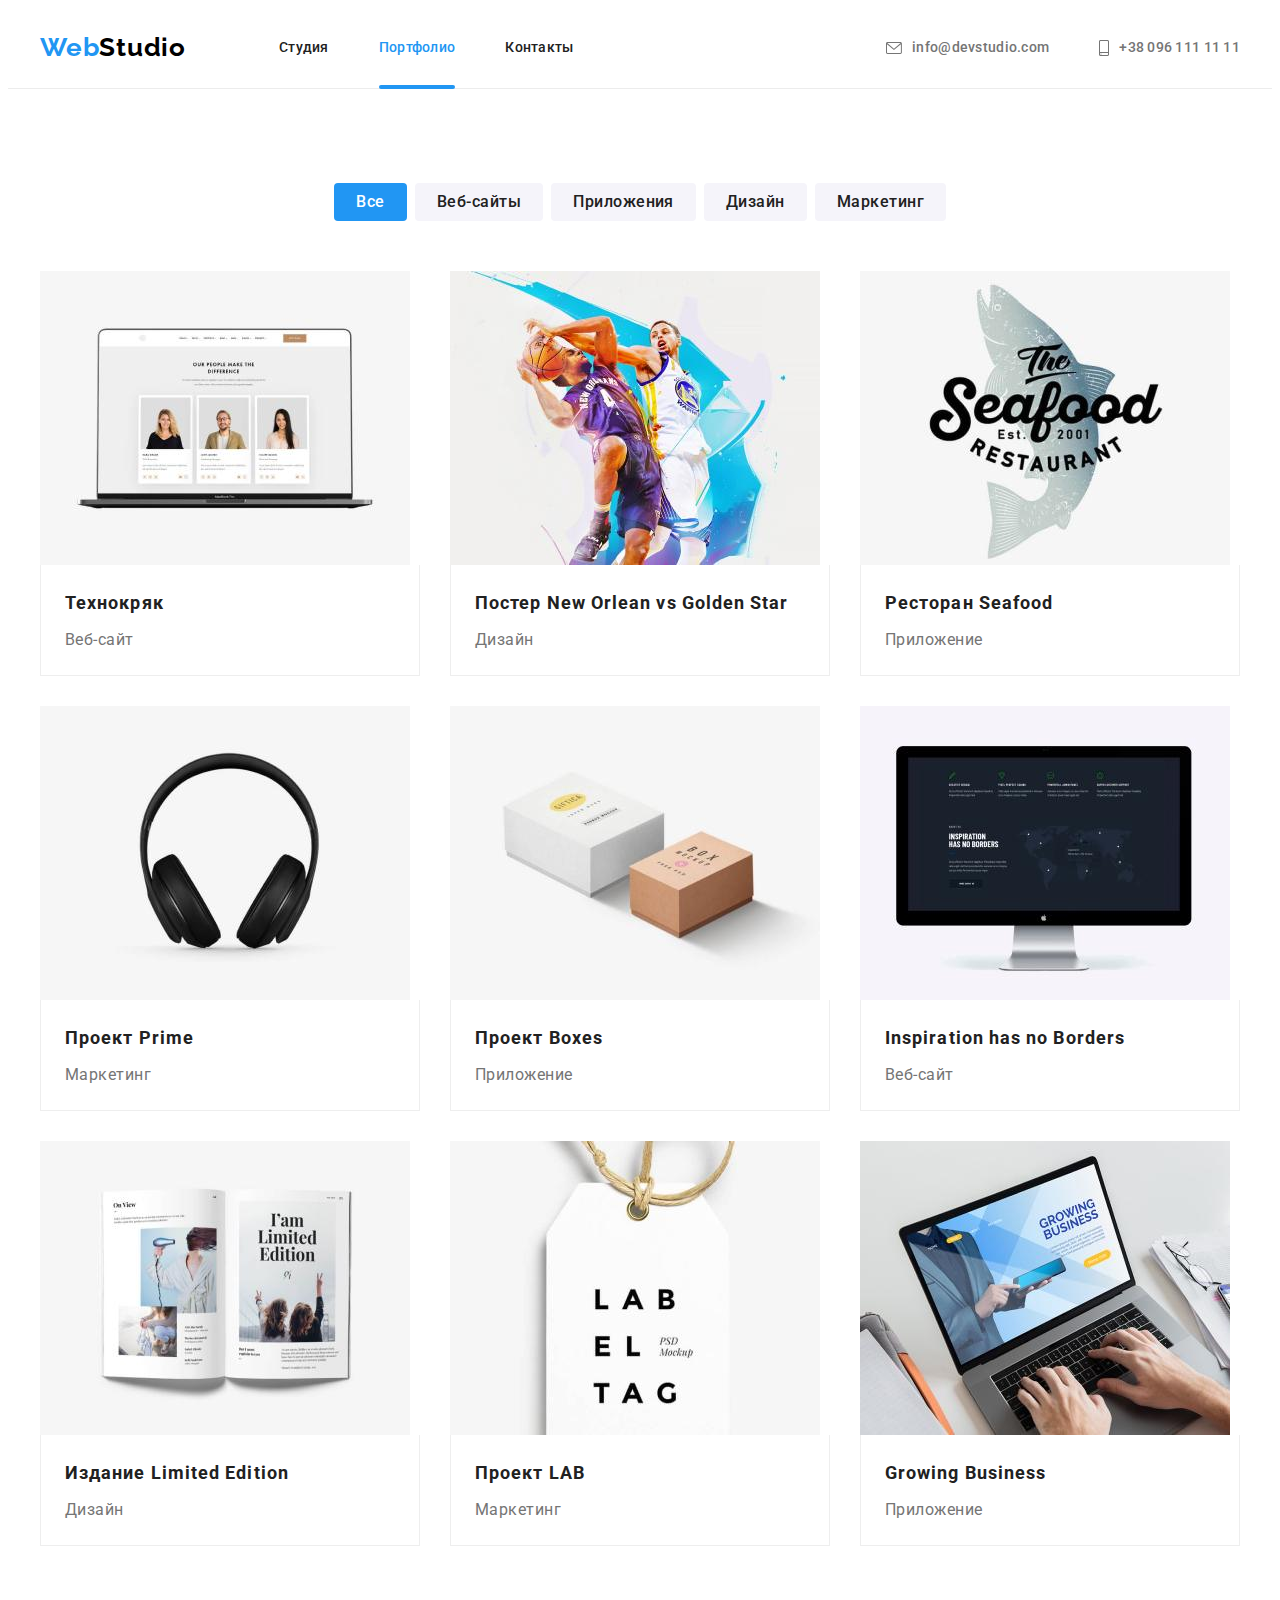
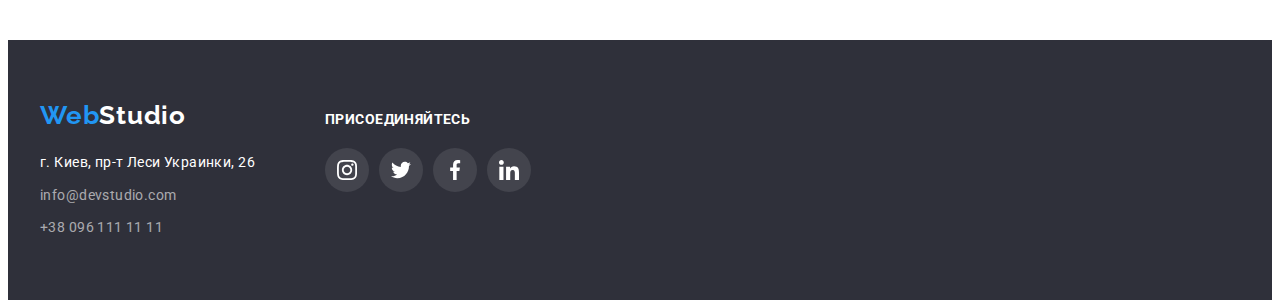
==== portfolio.html @ 462d527a "add files" ====
<!DOCTYPE html>
<html lang="ru">

<head>
    <meta charset="UTF-8">
    <meta http-equiv="X-UA-Compatible" content="IE=edge">
    <meta name="viewport" content="width=device-width, initial-scale=1.0">
    <title>Портфолио</title>
    <link rel="stylesheet" href="https://cdnjs.cloudflare.com/ajax/libs/modern-normalize/1.1.0/modern-normalize.min.css"
        integrity="sha512-wpPYUAdjBVSE4KJnH1VR1HeZfpl1ub8YT/NKx4PuQ5NmX2tKuGu6U/JRp5y+Y8XG2tV+wKQpNHVUX03MfMFn9Q=="
        crossorigin="anonymous" referrerpolicy="no-referrer" />
    <link rel="preconnect" href="https://fonts.googleapis.com">
    <link rel="preconnect" href="https://fonts.gstatic.com" crossorigin>
    <link
        href="https://fonts.googleapis.com/css2?family=Raleway:wght@700&family=Roboto:wght@400;500;700;900&display=swap"
        rel="stylesheet">
        <link rel="stylesheet" href="https://cdnjs.cloudflare.com/ajax/libs/modern-normalize/1.1.0/modern-normalize.min.css"
            integrity="sha512-wpPYUAdjBVSE4KJnH1VR1HeZfpl1ub8YT/NKx4PuQ5NmX2tKuGu6U/JRp5y+Y8XG2tV+wKQpNHVUX03MfMFn9Q=="
            crossorigin="anonymous" referrerpolicy="no-referrer" />
    <link rel="stylesheet" href="./css/styles.css">
</head>

<body>

    <header class="header">
        <div class="container main-nav">
            <nav class="nav">
                <a class="logo logo-header link" href="./index.html" lang="en"><span
                        class="logo-first-part">Web</span>Studio</a>
                <ul class=" site-nav-list list">
                    <li class="site-nav-list-item">
                        <a class=" site-nav-link  link" href="./index.html">Студия</a>
                    </li>
                    <li class="site-nav-list-item">
                        <a class="site-nav-link current link" href=" ./portfolio.html">Портфолио</a>
                    </li>
                    <li class="site-nav-list-item">
                        <a class="site-nav-link link" href="">Контакты</a>
                    </li>
                </ul>
            </nav>
    
            <ul class=" header-contacts list">
                <li class="header-contacts-item"><a class="header-contacts-link link"
                        href="mailto:info@devstudio.com"> 
                        <svg class="icon-envelope" width="16" height="12">
                            <use href="./images/sprite.svg#icon-envelope"></use>
                        </svg>info@devstudio.com</a></li>
                <li class="header-contacts-item"><a class="header-contacts-link link" href="tel:+380961111111">
                    <svg class="icon-smartphone" width="10" height="16">
                        <use href="./images/sprite.svg#icon-smartphone"></use>
                    </svg>+38 096 111 11 11</a></li>
            </ul>
    
        </div>
    </header>


    <main>
        <section class="our-projects section">
            <div class="container">
                <h1 class="visually-hidden">Наши проекты</h1>
                <ul class="filter-btn-list list">
                    <li class="filter-btn-item">
                        <button class="filter-btn active-btn btn" type="button">Все</button>
                    </li>
                    <li class="filter-btn-item">
                        <button class="filter-btn btn" type="button">Веб-сайты</button>
                    </li>
                    <li class="filter-btn-item">
                        <button class="filter-btn btn" type="button">Приложения</button>
                    </li>
                    <li class="filter-btn-item">
                        <button class="filter-btn btn" type="button">Дизайн</button>
                    </li>
                    <li class="filter-btn-item">
                        <button class="filter-btn btn" type="button">Маркетинг</button>
                    </li>
                </ul>
            
                <ul class="our-projects-list list">
                    <li class="our-projects-item">
                        <a class="our-projects-link link" href="" target="_blank" >
                        <div class="our-projects-wrap">
                            <img src="./images/project-img-1.jpg" alt="ноутбук" width="370" height="294">
                            <p class="our-projects-pictures-text">Технокряк это современная площадка распространения коронавируса. Компании используют эту платформу для цифрового
                            шпионажа и атак на защищённые сервера конкурентов.</p>
                        </div>
                        <div class="our-projects-description" >
                            <h2 class="our-projects-title">Технокряк</h2>
                        <p class="our-projects-filter">Веб-сайт</p>
                    </div> 
                    </a>
                    </li>
                    <li class="our-projects-item">
                        <a class="our-projects-link link" href="" target="_blank" >
                        <div class="our-projects-wrap">
                            <img src="./images/project-img-2.jpg" alt="баскетболисты" width="370" height="294">
                            <p class="our-projects-pictures-text">Технокряк это современная площадка распространения коронавируса. Компании
                                используют эту платформу для цифрового
                                шпионажа и атак на защищённые сервера конкурентов.</p>
                        </div>
                        <div class="our-projects-description" >
                            <h2 class="our-projects-title">Постер <span lang="en">New Orlean vs Golden Star</span> </h2>
                        <p class="our-projects-filter">Дизайн</p>
                    </div> 
                    </a>
                    </li>
                    <li class="our-projects-item">
                        <a class="our-projects-link link" href="" target="_blank" >
                        <div class="our-projects-wrap">
                            <img src="./images/project-img-3.jpg" alt="логотип ресторана" width="370" height="294">
                            <p class="our-projects-pictures-text">Технокряк это современная площадка распространения коронавируса. Компании
                                используют эту платформу для цифрового
                                шпионажа и атак на защищённые сервера конкурентов.</p>
                        </div>
                        <div class="our-projects-description" >
                            <h2 class="our-projects-title"> Ресторан <span lang="en">Seafood</span> </h2>
                        <p class="our-projects-filter">Приложение</p>
                    </div>
                    </a>
                    </li>
                    <li class="our-projects-item">
                        <a class="our-projects-link link" href="" target="_blank" >
                        <div class="our-projects-wrap">
                            <img src="./images/project-img-4.jpg" alt="наушники" width="370" height="294">
                            <p class="our-projects-pictures-text">Технокряк это современная площадка распространения коронавируса. Компании
                                используют эту платформу для цифрового
                                шпионажа и атак на защищённые сервера конкурентов.</p>
                        </div>
                        <div class="our-projects-description" >
                            <h2 class="our-projects-title">Проект <span lang="en">Prime</span> </h2>
                        <p class="our-projects-filter">Маркетинг</p>
                    </div> 
                    </a>
                    </li>
                    <li class="our-projects-item">
                        <a class="our-projects-link link" href="" target="_blank" >
                        <div class="our-projects-wrap">
                            <img src="./images/project-img-5.jpg" alt="коробки" width="370" height="294">
                            <p class="our-projects-pictures-text">Технокряк это современная площадка распространения коронавируса. Компании
                                используют эту платформу для цифрового
                                шпионажа и атак на защищённые сервера конкурентов.</p>
                        </div>
                        <div class="our-projects-description" >
                            <h2 class="our-projects-title">Проект <span lang="en">Boxes</span> </h2>
                        <p class="our-projects-filter">Приложение</p>
                        
                    </div>
                    </a>
                    </li>
                    <li class="our-projects-item">
                        <a class="our-projects-link link" href="" target="_blank"  >
                        <div class="our-projects-wrap">
                            <img src="./images/project-img-6.jpg" alt="экран монитора" width="370" height="294">
                            <p class="our-projects-pictures-text">Технокряк это современная площадка распространения коронавируса. Компании
                                используют эту платформу для цифрового
                                шпионажа и атак на защищённые сервера конкурентов.</p>
                        </div>
                        <div class="our-projects-description" >
                            <h2 class="our-projects-title" lang="en">Inspiration has no Borders</h2>
                        <p class="our-projects-filter">Веб-сайт</p>
                    </div> 
                    </a>
                    </li>
                    <li class="our-projects-item">
                        <a class="our-projects-link link" href="" target="_blank" >
                        <div class="our-projects-wrap">
                            <img src="./images/project-img-7.jpg" alt="журнал" width="370" height="294">
                            <p class="our-projects-pictures-text">Технокряк это современная площадка распространения коронавируса. Компании
                                используют эту платформу для цифрового
                                шпионажа и атак на защищённые сервера конкурентов.</p>
                        </div>
                        <div class="our-projects-description" >
                            <h2 class="our-projects-title">Издание <span lang="en">Limited Edition</span> </h2>
                        <p class="our-projects-filter">Дизайн</p>
                    </div> 
                    </a>
                    </li>
                    <li class="our-projects-item">
                        <a class="our-projects-link link" href="" target="_blank" >
                       <div class="our-projects-wrap">
                            <img src="./images/project-img-8.jpg" alt="лейбл" width="370" height="294">
                            <p class="our-projects-pictures-text">Технокряк это современная площадка распространения коронавируса. Компании
                                используют эту платформу для цифрового
                                шпионажа и атак на защищённые сервера конкурентов.</p>
                       </div>
                        <div class="our-projects-description" >
                            <h2 class="our-projects-title">Проект <span lang="en">LAB</span> </h2>
                        <p class="our-projects-filter">Маркетинг</p>
                    </div>
                    </a>
                    </li>
                    <li class="our-projects-item">
                        <a class="our-projects-link link" href="" target="_blank" >
                       <div class="our-projects-wrap">
                            <img src="./images/project-img-9.jpg" alt="ноутбук" width="370" height="294">
                            <p class="our-projects-pictures-text">Технокряк это современная площадка распространения коронавируса. Компании
                                используют эту платформу для цифрового
                                шпионажа и атак на защищённые сервера конкурентов.</p>
                       </div>
                        <div class="our-projects-description" >
                            <h2 class="our-projects-title" lang="en">Growing Business</h2>
                        <p class="our-projects-filter">Приложение</p>
                    </div> 
                    </a>
                    </li>
                </ul>
            </div>
        </section>
    </main>
    <footer class="footer">
        <div class="container">
            <div class="footer-flex-container">
                <div class="footer-first-part footer-item">
                    <a class="logo logo-footer link" href="./index.html" lang="en"><span
                            class="logo-first-part">Web</span>Studio</a>
    
                    <address class="address">
                        <p class="address-text">г. Киев, пр-т Леси Украинки, 26</p>
                        <ul class="footer-contacts list list">
                            <li class="footer-contacts-item">
                                <a class="footer-contacts-link link" href="mailto:info@devstudio.com">info@devstudio.com</a>
                            </li>
                            <li class="footer-contacts-item">
                                <a class="footer-contacts-link link" href="tel:+380961111111">+38 096 111 11 11</a>
                            </li>
                        </ul>
                    </address>
                </div>
                <div class="footer-second-part footer-item">
                    <p class="footer-second-part-text">присоединяйтесь</p>
                    <ul class=" footer-social-list list">
                        <li class="footer-social-item"><a class="footer-social-link social-link link" href=""
                                target="_blank" aria-label="Ссылка на instagram">
                                <svg class="footer-social-icon" width="20" height="20">
                                    <use href="./images/sprite.svg#icon-instagram"></use>
                                </svg> </a></li>
                        <li class="footer-social-item"><a class=" footer-social-link social-link link" href=""
                                target="_blank" aria-label="Ссылка на twitter">
                                <svg class="footer-social-icon" width="20" height="20">
                                    <use href="./images/sprite.svg#icon-twitter"></use>
                                </svg> </a></li>
                        <li class="footer-social-item"><a class=" footer-social-link social-link link" href=""
                                target="_blank" aria-label="Ссылка на facebook">
                                <svg class="footer-social-icon" width="20" height="20">
                                    <use href="./images/sprite.svg#icon-facebook"></use>
                                </svg> </a></li>
                        <li class="footer-social-item"><a class=" footer-social-link social-link link" href=""
                                target="-blank" aria-label="Ссылка на linkedin">
                                <svg class="footer-social-icon" width="20" height="20">
                                    <use href="./images/sprite.svg#icon-linkedin"></use>
                                </svg> </a></li>
                    </ul>
                </div>
            </div>
        </div>
    </footer>

    

</body>

</html>
---- css/styles.css ----
:root {
  --primary-text-color: #757575;
  --primary-title-color: #ffffff;
  --secondary-title-color: #212121;
  --accent-color: #2196f3;
  --logo-header-color: #000000;
  --footer-contacts-color: rgba(255, 255, 255, 0.6);
  --footer-background-color: #2f303a;
  --team-background-color: #f5f4fa;
  --hero-btn-focus-background-color: #188ce8;
  --icon-fill: #afb1b8;
  --footer-icon-background-color: #43444d;
  --timing-function: cubic-bezier(0.4, 0, 0.2, 1);
}

body {
  font-family: 'Roboto', sans-serif;
  color: var(--primary-text-color);
  background-color: var(--primary-title-color);
}

.link {
  text-decoration: none;
}
.list {
  list-style: none;
}

p,
h1,
h2,
h3,
h4,
h5,
h6 {
  margin: 0;
}

ul {
  margin: 0;
  padding: 0;
}

img {
  display: block;
  max-width: 100%;
  height: auto;
}

.link {
  text-decoration: none;
}
.list {
  list-style: none;
}

.container {
  width: 1200px;
  padding-left: 15px;
  padding-right: 15px;
  margin: 0 auto;
}

.section {
  padding-top: 94px;
  padding-bottom: 94px;
}
.logo {
  font-family: 'Raleway', sans-serif;
  font-weight: 700;
  font-size: 26px;
  line-height: 1.19;
  letter-spacing: 0.03em;
}
.logo-header {
  margin-right: 93px;
  padding-top: 24px;
  padding-bottom: 25px;
  color: var(--logo-header-color);
}
.logo-footer {
  display: inline-block;
  margin-bottom: 20px;

  color: var(--primary-title-color);
}
.logo-first-part {
  color: var(--accent-color);
}
.btn {
  cursor: pointer;
  border: none;
  border-radius: 4px;
}
.section-title {
  font-size: 36px;
  line-height: 1.17;
  text-align: center;
  letter-spacing: 0.03em;
  color: var(--secondary-title-color);
}

.visually-hidden {
  position: absolute;
  white-space: nowrap;
  width: 1px;
  height: 1px;
  overflow: hidden;
  border: 0;
  padding: 0;
  clip: rect(0 0 0 0);
  clip-path: inset(50%);
  margin: -1px;
}
.social-link {
  display: flex;
  justify-content: center;
  align-items: center;
  width: 44px;
  height: 44px;

  border-radius: 50%;
}

/*------------------- header---------------------------------- */
.header {
  border-bottom: 1px solid #ececec;
}
.main-nav {
  display: flex;
  align-items: center;
}
.nav {
  align-items: center;
  display: flex;
  margin-right: auto;
}
.site-nav-list {
  display: flex;
}
.site-nav-list-item:not(:last-child),
.header-contacts-item:not(:last-child) {
  margin-right: 50px;
}

.site-nav-link {
  position: relative;

  display: block;
  padding-top: 32px;
  padding-bottom: 32px;

  font-weight: 500;
  font-size: 14px;
  line-height: 1.14;
  letter-spacing: 0.02em;
  color: var(--secondary-title-color);

  transition: color 250ms var(--timing-function);
}

.site-nav-link.current::after {
  content: '';

  position: absolute;
  bottom: -1px;

  width: 100%;
  height: 4px;
  display: block;

  background-color: var(--accent-color);
  border-radius: 2px;
}
.footer-contacts-link:focus,
.footer-contacts-link:hover,
.header-contacts-link:focus,
.header-contacts-link:hover,
.site-nav-link.current,
.site-nav-link:hover,
.site-nav-link:focus {
  color: var(--accent-color);
}

.header-contacts-link:focus .icon-envelope,
.header-contacts-link:hover .icon-envelope,
.header-contacts-link:focus .icon-smartphone,
.header-contacts-link:hover .icon-smartphone {
  fill: var(--accent-color);
}
.header-contacts {
  display: flex;
}
.icon-envelope,
.icon-smartphone {
  margin-right: 10px;
  fill: var(--primary-text-color);

  transition: fill 250ms var(--timing-function);
}

.header-contacts-link {
  padding-top: 32px;
  padding-bottom: 32px;
  display: flex;
  justify-content: center;
  align-items: center;

  font-weight: 500;
  font-size: 14px;
  line-height: 1.14;
  letter-spacing: 0.02em;
  color: var(--primary-text-color);

  transition: color 250ms var(--timing-function);
}

/* --------------footer----------------- */
.footer {
  padding-top: 60px;
  padding-bottom: 60px;
  background-color: var(--footer-background-color);
}
.footer-flex-container {
  display: flex;
  align-items: baseline;
}
.footer-item:not(:last-child) {
  margin-right: 70px;
}
/* .footer-first-part {
  margin-right: 70px;
} */

.address {
  font-style: inherit;
}

.address-text {
  margin-bottom: 9px;

  font-size: 14px;
  line-height: 1.71;
  letter-spacing: 0.03em;
  color: var(--primary-title-color);
}
.footer-contacts-link {
  font-weight: 400;
  font-size: 14px;
  line-height: 1.71;
  letter-spacing: 0.03em;
  color: var(--footer-contacts-color);

  transition: color 250ms var(--timing-function);
}
.footer-contacts-item:not(:last-child) {
  margin-bottom: 9px;
}
.footer-social-link {
  background-color: var(--footer-icon-background-color);

  transition: background-color 250ms var(--timing-function);
}
.footer-social-link:focus,
.footer-social-link:hover {
  background-color: var(--accent-color);
}
.footer-second-part-text {
  margin-bottom: 20px;
  font-weight: 700;
  font-size: 14px;
  line-height: 1.14;
  letter-spacing: 0.03em;
  text-transform: uppercase;

  color: var(--primary-title-color);
}
.footer-social-icon {
  fill: var(--primary-title-color);
}

/* ------------------------hero---------------------- */
.hero > .container {
  width: 696px;
}

.hero {
  padding-top: 200px;
  padding-bottom: 200px;
  margin: 0 auto;
  max-width: 1600px;
  height: 600px;

  text-align: center;

  background-color: var(--footer-background-color);
  background-image: linear-gradient(
      rgba(47, 48, 58, 0.4),
      rgba(47, 48, 58, 0.4)
    ),
    url('../images/hero-bg-img.jpg');

  background-repeat: no-repeat;
  background-position: center;
  background-size: cover;
}
.hero-title {
  margin-bottom: 30px;

  font-weight: 900;
  font-size: 44px;
  line-height: 1.36;
  letter-spacing: 0.06em;
  text-transform: uppercase;
  color: var(--primary-title-color);
}

.hero-btn {
  padding: 10px 32px;
  min-width: 200px;

  font-family: inherit;
  font-weight: 700;
  font-size: 16px;
  line-height: 1.87;
  letter-spacing: 0.06em;
  color: var(--primary-title-color);
  background-color: var(--accent-color);
  box-shadow: 0px 4px 4px rgba(0, 0, 0, 0.15);

  transition: background-color 250ms var(--timing-function);
}
.hero-btn:focus,
.hero-btn:hover {
  background-color: var(--hero-btn-focus-background-color);
}

/* -------------------peculiarities section---------------- */

.peculiarities-list {
  display: flex;
}
.peculiarities-item {
  width: 270px;
  margin-right: 30px;
}
.peculiarities-item:last-child,
.filter-btn:last-child,
.our-business-item:last-child,
.team-item:last-child {
  margin-right: 0;
}
.peculiarities-thumb {
  max-width: 100%;
  height: 120px;
  margin-bottom: 30px;
  display: flex;
  justify-content: center;
  align-items: center;

  border-radius: 4px;
  background-color: var(--team-background-color);
}
.peculiarities-title {
  margin-bottom: 10px;

  font-size: 14px;
  line-height: 1.14;
  letter-spacing: 0.03em;
  text-transform: uppercase;
  color: var(--secondary-title-color);
}
.peculiarities-text {
  font-size: 14px;
  line-height: 1.71;
  letter-spacing: 0.03em;
}
/* ---------------our-business-title secti0n-------------------- */
.our-business {
  padding-top: 0;
}
.our-business-title,
.team-title {
  margin-bottom: 50px;
}
.our-business-list {
  display: flex;
}
.our-business-item {
  position: relative;

  width: 370px;
  margin-right: 30px;
}
.our-business-item-overlay {
  position: absolute;
  bottom: 0;
  left: 0;

  display: flex;
  justify-content: center;
  align-items: center;
  width: 100%;
  min-height: 70px;

  background-color: rgba(47, 48, 58, 0.8);
}
.our-business-item-overlay {
  font-weight: 700;
  font-size: 14px;
  line-height: 1.14;
  text-align: center;
  letter-spacing: 0.03em;
  text-transform: uppercase;

  color: var(--primary-title-color);
}

/* --------------team section-------------------------------- */

.team {
  background-color: var(--team-background-color);
}
.team-list {
  display: flex;
}
.team-item {
  width: 270px;
  margin-right: 30px;

  box-shadow: 0px 1px 3px rgba(0, 0, 0, 0.12), 0px 1px 1px rgba(0, 0, 0, 0.14),
    0px 2px 1px rgba(0, 0, 0, 0.2);
}

.team-item-description {
  padding-top: 30px;
  padding-bottom: 30px;

  text-align: center;

  background-color: var(--primary-title-color);
  border-bottom-left-radius: 4px;
  border-bottom-right-radius: 4px;
}

.team-item-title {
  margin-bottom: 10px;

  font-weight: 500;
  font-size: 16px;
  line-height: 1.19;
  letter-spacing: 0.03em;
  color: var(--secondary-title-color);
}

.team-item-text {
  margin-bottom: 16px;

  font-size: 16px;
  line-height: 1.19;
  letter-spacing: 0.03em;
}
.our-team-social-list,
.footer-social-list {
  display: flex;
  justify-content: center;
  align-items: center;
}
.our-team-social-item:not(:last-child),
.footer-social-item:not(:last-child) {
  margin-right: 10px;
}

.our-team-social-link {
  transition: background-color 250ms var(--timing-function);
}
.our-team-social-link:hover,
.our-team-social-link:focus {
  background-color: var(--accent-color);
}
.our-team-icon {
  fill: var(--icon-fill);
  transition: fill 250ms var(--timing-function);
}
.our-team-social-link:hover .our-team-icon,
.our-team-social-link:focus .our-team-icon {
  fill: var(--primary-title-color);
}

/* --------------------our-clients section--------------------------- */
.our-clients-title {
  margin-bottom: 50px;
}
.our-clients-list {
  display: flex;
  justify-content: center;
  align-items: center;
}
.our-clients-item:not(:last-child) {
  margin-right: 30px;
}
.our-clients-link {
  display: flex;
  justify-content: center;
  align-items: center;
  width: 170px;
  height: 92px;
  border: 1px solid var(--icon-fill);
  border-radius: 4px;

  transition: border-color 250ms var(--timing-function);
}
.our-clients-link:hover,
.our-clients-link:focus {
  border-color: var(--accent-color);
}
.our-clients-icon {
  fill: var(--icon-fill);

  transition: fill 250ms var(--timing-function);
}

.our-clients-link:hover .our-clients-icon,
.our-clients-link:focus .our-clients-icon {
  fill: var(--accent-color);
}
/* -----------------our-projects section----------------------- */
.filter-btn-list {
  display: flex;
  justify-content: center;
  margin-bottom: 50px;
}
.filter-btn-item:not(:last-child) {
  margin-right: 8px;
}

.filter-btn {
  display: inline-block;
  padding: 6px 22px;
  min-width: 73px;

  font-family: inherit;
  font-weight: 500;
  font-size: 16px;
  line-height: 1.62;
  text-align: center;
  letter-spacing: 0.03em;
  color: var(--secondary-title-color);

  background-color: var(--team-background-color);

  transition: color 250ms var(--timing-function),
    background-color 250ms var(--timing-function),
    box-shadow 250ms var(--timing-function);
}

.filter-btn.active-btn {
  color: var(--primary-title-color);
  background-color: var(--accent-color);
}

.filter-btn:hover,
.filter-btn:focus {
  color: var(--primary-title-color);
  background-color: var(--accent-color);
  box-shadow: 0px 3px 1px rgba(0, 0, 0, 0.1), 0px 1px 2px rgba(0, 0, 0, 0.08),
    0px 2px 2px rgba(0, 0, 0, 0.12);
}

.our-projects-list {
  display: flex;
  flex-wrap: wrap;
  margin-left: -30px;
  margin-top: -30px;
}
.our-projects-link {
  display: block;

  transition: box-shadow 250ms var(--timing-function);
}
.our-projects-link:hover,
.our-projects-link:focus {
  box-shadow: 0px 1px 1px rgba(0, 0, 0, 0.12), 0px 4px 4px rgba(0, 0, 0, 0.06),
    1px 4px 6px rgba(0, 0, 0, 0.16);
}
.our-projects-item {
  margin-left: 30px;
  margin-top: 30px;
  flex-basis: calc(100% / 3 - 30px);
}

.our-projects-description {
  padding: 20px 24px;
  border-bottom: 1px solid #eeeeee;
  border-right: 1px solid #eeeeee;
  border-left: 1px solid #eeeeee;
}
.our-projects-wrap {
  position: relative;
  overflow: hidden;
}
.our-projects-pictures-text {
  position: absolute;
  bottom: 0;
  left: 0;
  transform: translateY(101%);

  padding: 63px 24px;
  width: 100%;
  height: 100%;

  font-size: 18px;
  line-height: 1.56;
  letter-spacing: 0.03em;

  color: var(--primary-title-color);
  background-color: rgba(33, 150, 243, 0.9);

  transition: transform 250ms var(--timing-function);
}
.our-projects-link:hover .our-projects-pictures-text,
.our-projects-link:focus .our-projects-pictures-text {
  transform: translateY(0);
}
.our-projects-title {
  margin-bottom: 4px;
  font-size: 18px;
  line-height: 2;
  letter-spacing: 0.06em;
  color: var(--secondary-title-color);
}

.our-projects-filter {
  font-size: 16px;
  line-height: 1.87;
  letter-spacing: 0.03em;
  color: var(--primary-text-color);
}

/* ------------modal----------------------- */

.backdrop {
  position: fixed;
  top: 0;
  left: 0;
  width: 100%;
  height: 100%;

  background-color: rgba(0, 0, 0, 0.2);
  opacity: 1;
  transition: opacity 250ms var(--timing-function),
    visibility 250ms var(--timing-function);
}

.backdrop.is-hidden {
  visibility: hidden;
  opacity: 0;
  pointer-events: none;
}
.backdrop.is-hidden .modal {
  transform: translate(-50%, -50%) scale(0.9);
}
.modal {
  position: absolute;
  top: 50%;
  left: 50%;
  transform: translate(-50%, -50%) scale(1);

  width: 528px;
  height: 581px;

  background-color: var(--primary-title-color);
  box-shadow: 0px 1px 3px rgba(0, 0, 0, 0.12), 0px 1px 1px rgba(0, 0, 0, 0.14),
    0px 2px 1px rgba(0, 0, 0, 0.2);
  border-radius: 4px;

  transition: transform 250ms var(--timing-function);
}
.modal-btn {
  position: absolute;
  top: 8px;
  right: 8px;

  display: flex;
  justify-content: center;
  align-items: center;
  width: 30px;
  height: 30px;

  background: var(--primary-title-color);
  border: 1px solid rgba(0, 0, 0, 0.1);
  border-radius: 50%;
}
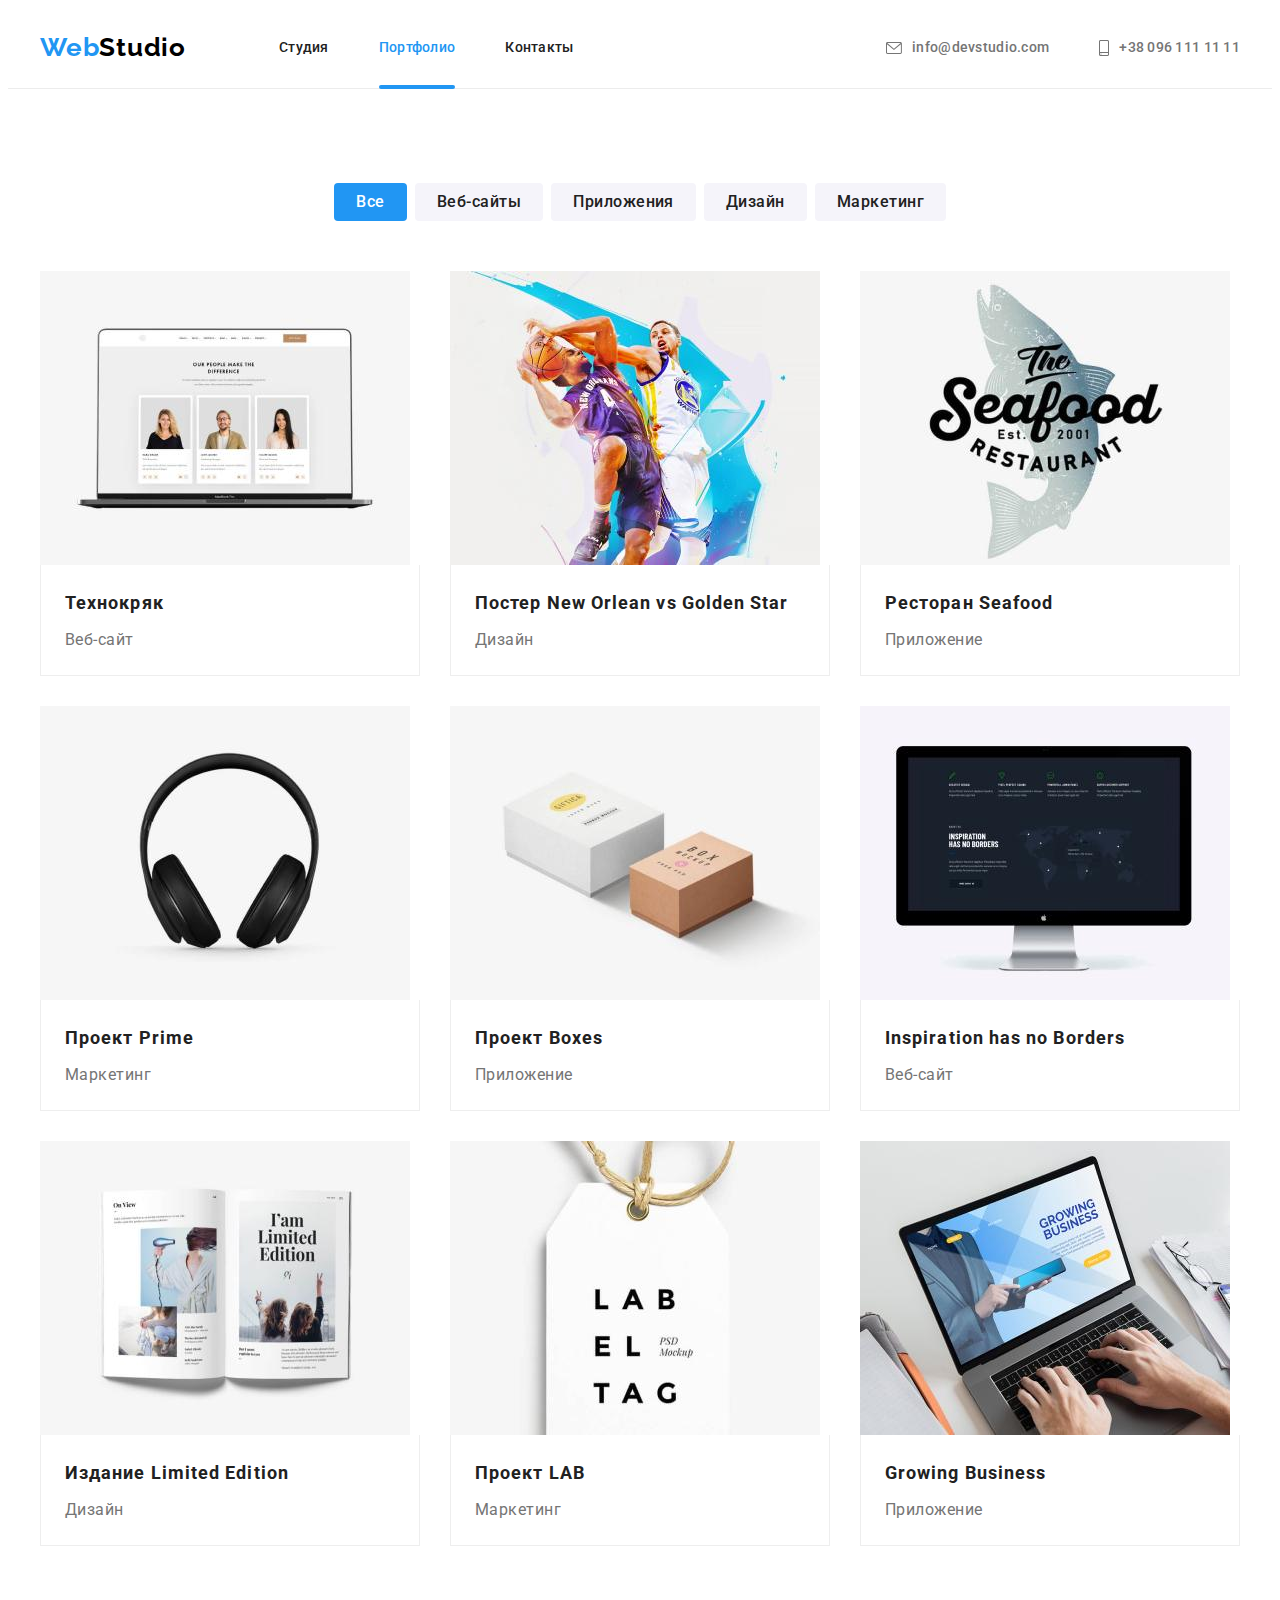
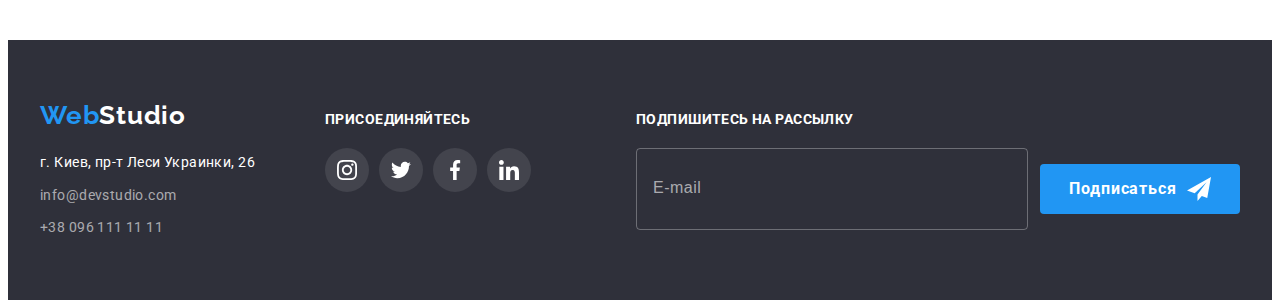
==== commit a05ab3e1: "add files" ====
--- a/portfolio.html
+++ b/portfolio.html
@@ -253,6 +253,22 @@
                                 </svg> </a></li>
                     </ul>
                 </div>
+                <div class="footer-third-part footer-item">
+                    <p class="footer-third-part-text">Подпишитесь на рассылку</p>
+                    <form class="footer-form">
+                        <label class="footer-form-field">
+                            <!-- <span class="footer-form-label" lang="en">E-mail</span> -->
+                            <input type="email" class="footer-form-input" name="email" placeholder="E-mail">
+                        </label>
+                        <button class="footer-form-btn btn" type="submit">Подписаться
+                
+                            <svg class="form-footer-btn-icon">
+                                <use href="./images/sprite.svg#icon-footer-send"></use>
+                            </svg>
+                
+                        </button>
+                    </form>
+                </div>
             </div>
         </div>
     </footer>
--- a/css/styles.css
+++ b/css/styles.css
@@ -182,21 +182,13 @@
   color: var(--accent-color);
 }
 
-.header-contacts-link:focus .icon-envelope,
-.header-contacts-link:hover .icon-envelope,
-.header-contacts-link:focus .icon-smartphone,
-.header-contacts-link:hover .icon-smartphone {
-  fill: var(--accent-color);
-}
 .header-contacts {
   display: flex;
 }
 .icon-envelope,
 .icon-smartphone {
   margin-right: 10px;
-  fill: var(--primary-text-color);
-
-  transition: fill 250ms var(--timing-function);
+  fill: currentColor;
 }
 
 .header-contacts-link {
@@ -225,7 +217,7 @@
   display: flex;
   align-items: baseline;
 }
-.footer-item:not(:last-child) {
+.footer-item:nth-child(1) {
   margin-right: 70px;
 }
 /* .footer-first-part {
@@ -258,14 +250,15 @@
 }
 .footer-social-link {
   background-color: var(--footer-icon-background-color);
-
+  color: var(--primary-title-color);
   transition: background-color 250ms var(--timing-function);
 }
 .footer-social-link:focus,
 .footer-social-link:hover {
   background-color: var(--accent-color);
 }
-.footer-second-part-text {
+.footer-second-part-text,
+.footer-third-part-text {
   margin-bottom: 20px;
   font-weight: 700;
   font-size: 14px;
@@ -276,9 +269,61 @@
   color: var(--primary-title-color);
 }
 .footer-social-icon {
-  fill: var(--primary-title-color);
-}
-
+  fill: currentColor;
+}
+
+.footer-third-part {
+  margin-left: auto;
+}
+
+.footer-form {
+  display: flex;
+  align-items: center;
+  justify-content: center;
+}
+.footer-form-field {
+  margin-right: 12px;
+}
+.footer-form-input {
+  width: 358px;
+  height: 50px;
+  padding: 15px 16px;
+  background-color: inherit;
+  border-radius: 4px;
+  border: 1px solid rgba(255, 255, 255, 0.3);
+}
+.footer-form-input::placeholder {
+  font-weight: 400;
+  font-size: 16px;
+  line-height: 1.25;
+  display: flex;
+  align-items: center;
+  letter-spacing: 0.03em;
+
+  color: rgba(255, 255, 255, 0.6);
+}
+.footer-form-btn {
+  display: inline-flex;
+  justify-content: center;
+  align-items: center;
+  min-width: 200px;
+  padding: 10px 28px;
+
+  font-family: inherit;
+  font-weight: 700;
+  font-size: 16px;
+  line-height: 1.87;
+  letter-spacing: 0.06em;
+
+  color: var(--primary-title-color);
+
+  background-color: var(--accent-color);
+}
+.form-footer-btn-icon {
+  width: 24px;
+  height: 24px;
+  margin-left: 10px;
+}
 /* ------------------------hero---------------------- */
 .hero > .container {
   width: 696px;
@@ -331,7 +376,9 @@
   transition: background-color 250ms var(--timing-function);
 }
 .hero-btn:focus,
-.hero-btn:hover {
+.hero-btn:hover,
+.modal-form-button:hover,
+.modal-form-button:focus {
   background-color: var(--hero-btn-focus-background-color);
 }
 
@@ -472,19 +519,17 @@
 }
 
 .our-team-social-link {
-  transition: background-color 250ms var(--timing-function);
+  color: var(--icon-fill);
+  transition: background-color 250ms var(--timing-function),
+    color 250ms var(--timing-function);
 }
 .our-team-social-link:hover,
 .our-team-social-link:focus {
+  color: var(--primary-title-color);
   background-color: var(--accent-color);
 }
 .our-team-icon {
-  fill: var(--icon-fill);
-  transition: fill 250ms var(--timing-function);
-}
-.our-team-social-link:hover .our-team-icon,
-.our-team-social-link:focus .our-team-icon {
-  fill: var(--primary-title-color);
+  fill: currentColor;
 }
 
 /* --------------------our-clients section--------------------------- */
@@ -507,23 +552,19 @@
   height: 92px;
   border: 1px solid var(--icon-fill);
   border-radius: 4px;
-
-  transition: border-color 250ms var(--timing-function);
+  color: var(--icon-fill);
+  transition: border-color 250ms var(--timing-function),
+    color 250ms var(--timing-function);
 }
 .our-clients-link:hover,
 .our-clients-link:focus {
+  color: var(--accent-color);
   border-color: var(--accent-color);
 }
 .our-clients-icon {
-  fill: var(--icon-fill);
-
-  transition: fill 250ms var(--timing-function);
-}
-
-.our-clients-link:hover .our-clients-icon,
-.our-clients-link:focus .our-clients-icon {
-  fill: var(--accent-color);
-}
+  fill: currentColor;
+}
+
 /* -----------------our-projects section----------------------- */
 .filter-btn-list {
   display: flex;
@@ -666,6 +707,7 @@
   left: 50%;
   transform: translate(-50%, -50%) scale(1);
 
+  padding: 40px;
   width: 528px;
   height: 581px;
 
@@ -676,7 +718,7 @@
 
   transition: transform 250ms var(--timing-function);
 }
-.modal-btn {
+.modal-close-btn {
   position: absolute;
   top: 8px;
   right: 8px;
@@ -687,7 +729,142 @@
   width: 30px;
   height: 30px;
 
+  color: var(--logo-header-color);
+
   background: var(--primary-title-color);
   border: 1px solid rgba(0, 0, 0, 0.1);
   border-radius: 50%;
-}
+
+  transition: color 250ms var(--timing-function);
+}
+.modal-close-btn:focus,
+.modal-close-btn:hover {
+  color: var(--accent-color);
+}
+.modal-close-icon {
+  fill: currentColor;
+}
+.modal-form-wrapper {
+  position: relative;
+  display: block;
+}
+.modal-form-field {
+  display: block;
+  margin-bottom: 10px;
+}
+
+.form-field-textarea {
+  margin-bottom: 20px;
+}
+
+.modal-form-element {
+  width: 100%;
+
+  border: 1px solid rgba(33, 33, 33, 0.2);
+  border-radius: 4px;
+
+  transition: border-color 250ms var(--timing-function);
+}
+
+.modal-form-input {
+  height: 40px;
+  padding: 11px 11px 11px 30px;
+}
+.modal-form-element:focus {
+  outline: none;
+  border-color: var(--accent-color);
+}
+.modal-form-label {
+  display: block;
+  margin-bottom: 4px;
+
+  font-weight: 400;
+  font-size: 12px;
+  line-height: 1.17;
+  letter-spacing: 0.01em;
+}
+.modal-form-input-icon {
+  position: absolute;
+  left: 12px;
+  top: 50%;
+  transform: translateY(-50%);
+
+  transition: fill 250ms var(--timing-function);
+}
+.modal-form-input:focus + .modal-form-input-icon {
+  fill: var(--accent-color);
+}
+.modal-form-massage {
+  height: 120px;
+  padding: 12px 16px;
+
+  resize: none;
+}
+.modal-form-massage::placeholder {
+  font-weight: 400;
+  font-size: 12px;
+  line-height: 1.17;
+  letter-spacing: 0.01em;
+
+  color: rgba(117, 117, 117, 0.5);
+}
+
+.modal-form-checkbox-field {
+  display: flex;
+  justify-content: center;
+  align-items: center;
+  margin-bottom: 30px;
+
+  font-weight: 400;
+  font-size: 14px;
+  line-height: 1.71;
+
+  letter-spacing: 0.03em;
+
+  color: var(--primary-text-color);
+}
+.modal-form-checkbox-link {
+  color: var(--accent-color);
+}
+.modal-form-checkbox-icon {
+  display: block;
+  width: 16px;
+  height: 15px;
+  margin-right: 8px;
+
+  border: 2px solid var(--secondary-title-color);
+  border-radius: 2px;
+
+  cursor: pointer;
+  /* transition: border-color 250ms var(--timing-function); */
+}
+.modal-form-checkbox:focus + .modal-form-checkbox-icon {
+  border-color: var(--accent-color);
+}
+
+.modal-form-checkbox:checked + .modal-form-checkbox-icon {
+  border-color: var(--accent-color);
+  background-color: var(--accent-color);
+  background-image: url('../images/icon-modal-check.svg');
+  background-size: contain;
+  background-origin: border-box;
+}
+.modal-form-button {
+  display: block;
+  margin: 0 auto;
+  min-width: 200px;
+  padding: 10px 55px;
+
+  font-family: inherit;
+  font-weight: 700;
+  font-size: 16px;
+  line-height: 1.87;
+  letter-spacing: 0.06em;
+  color: var(--primary-title-color);
+
+  background: var(--accent-color);
+  box-shadow: 0px 4px 4px rgba(0, 0, 0, 0.15);
+  border-radius: 4px;
+
+  transition: background-color 250ms var(--timing-function);
+}
